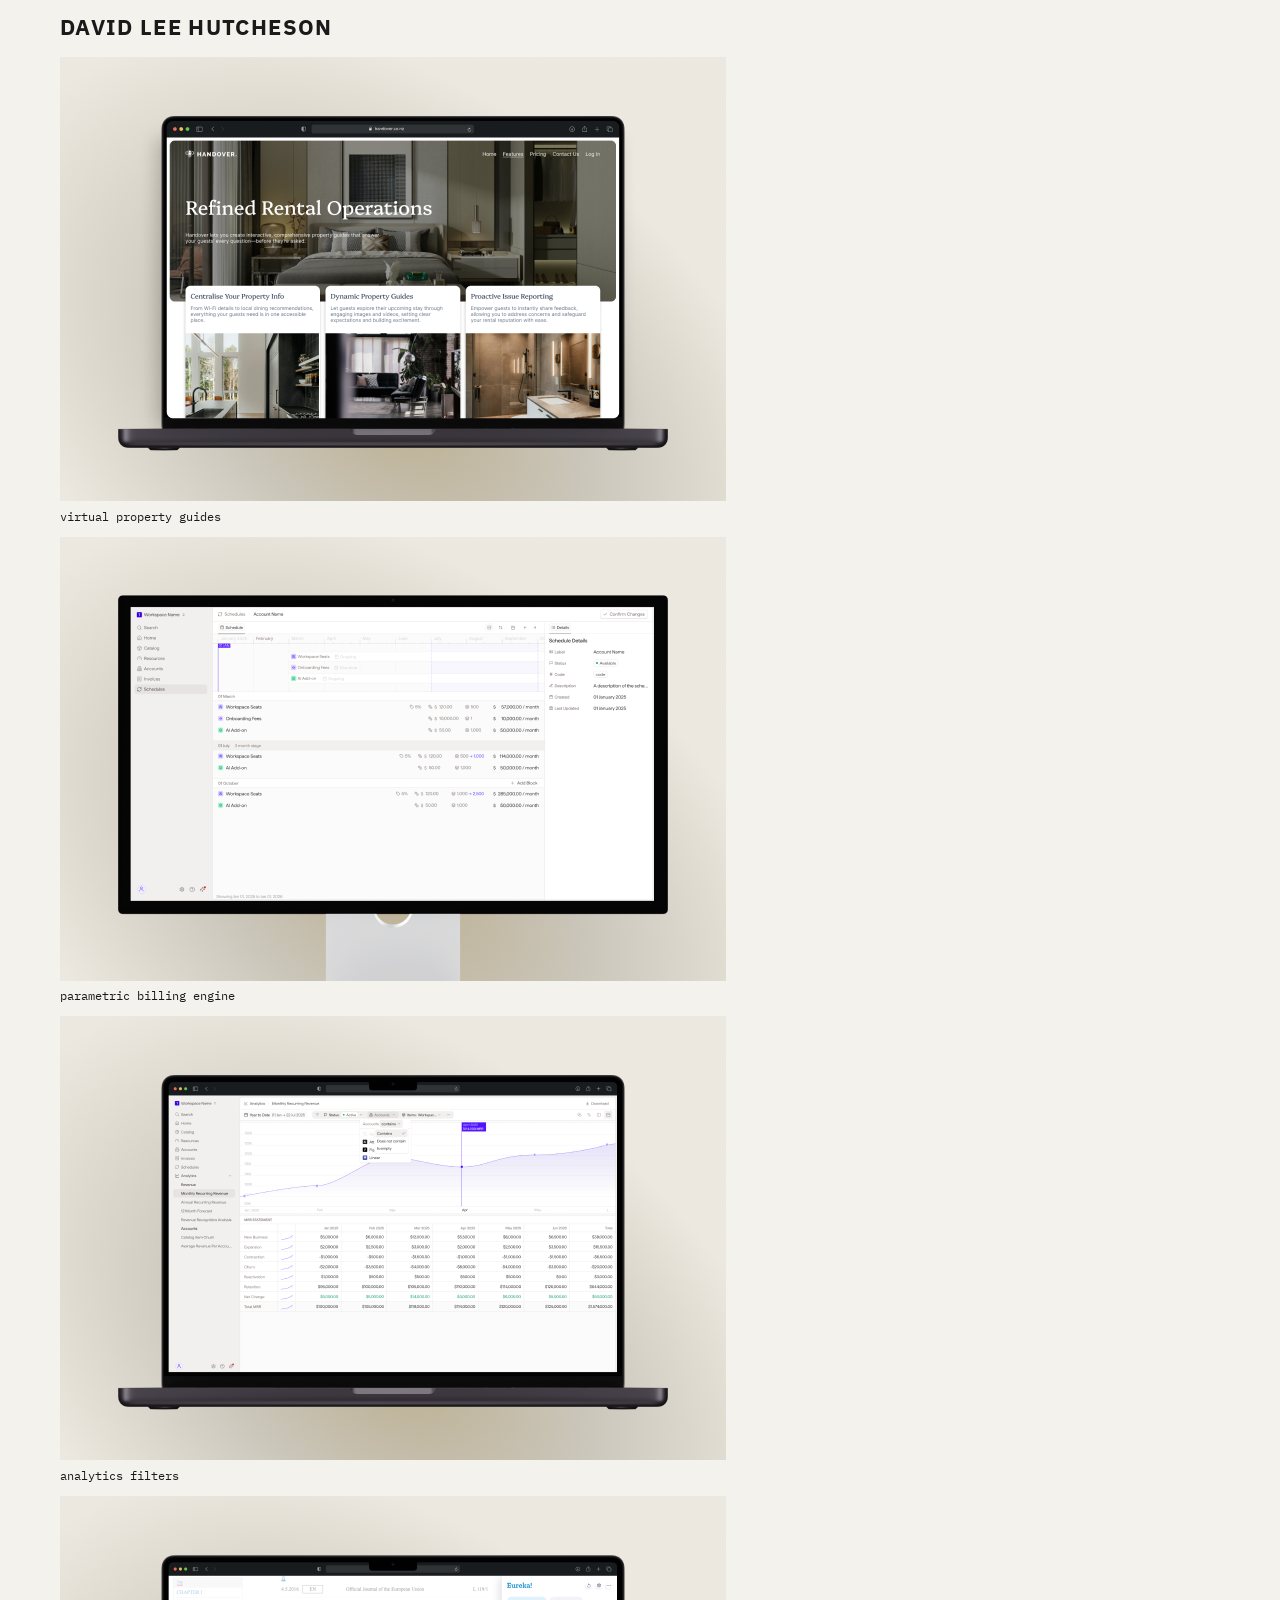
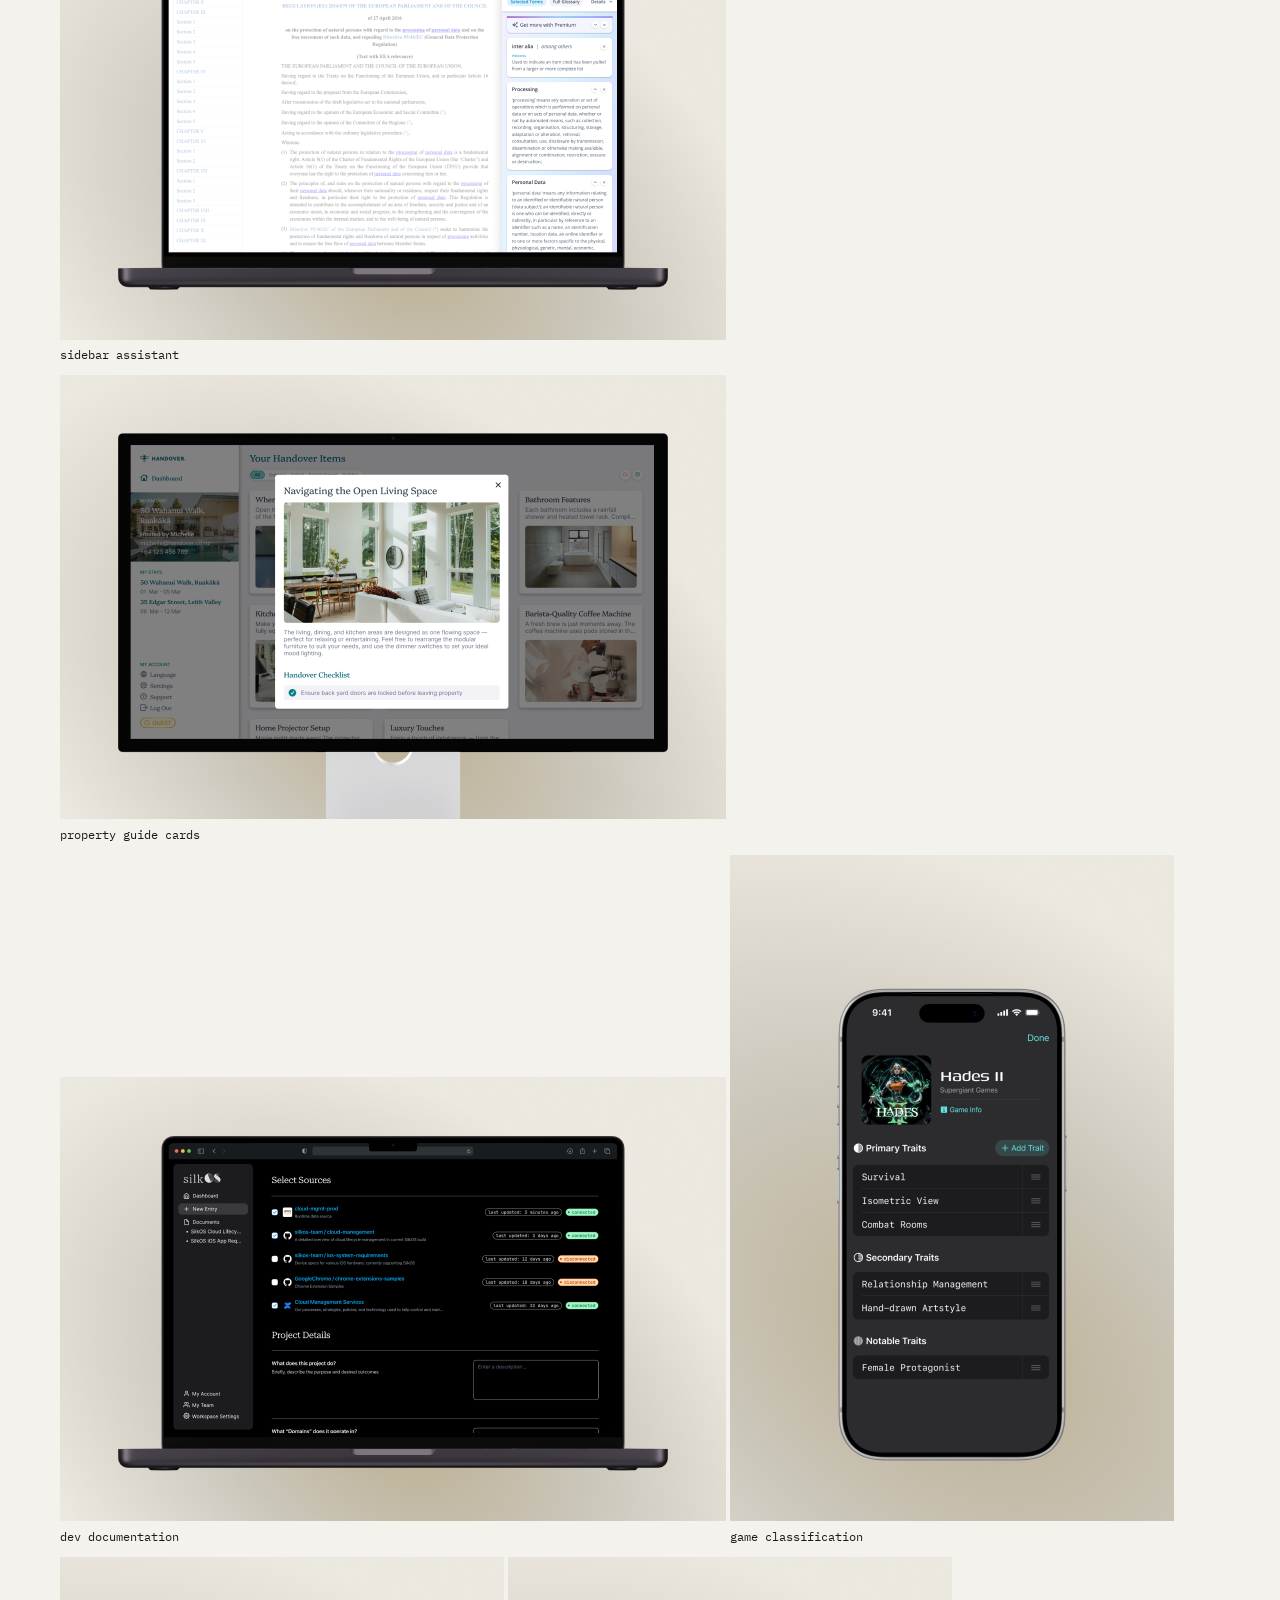
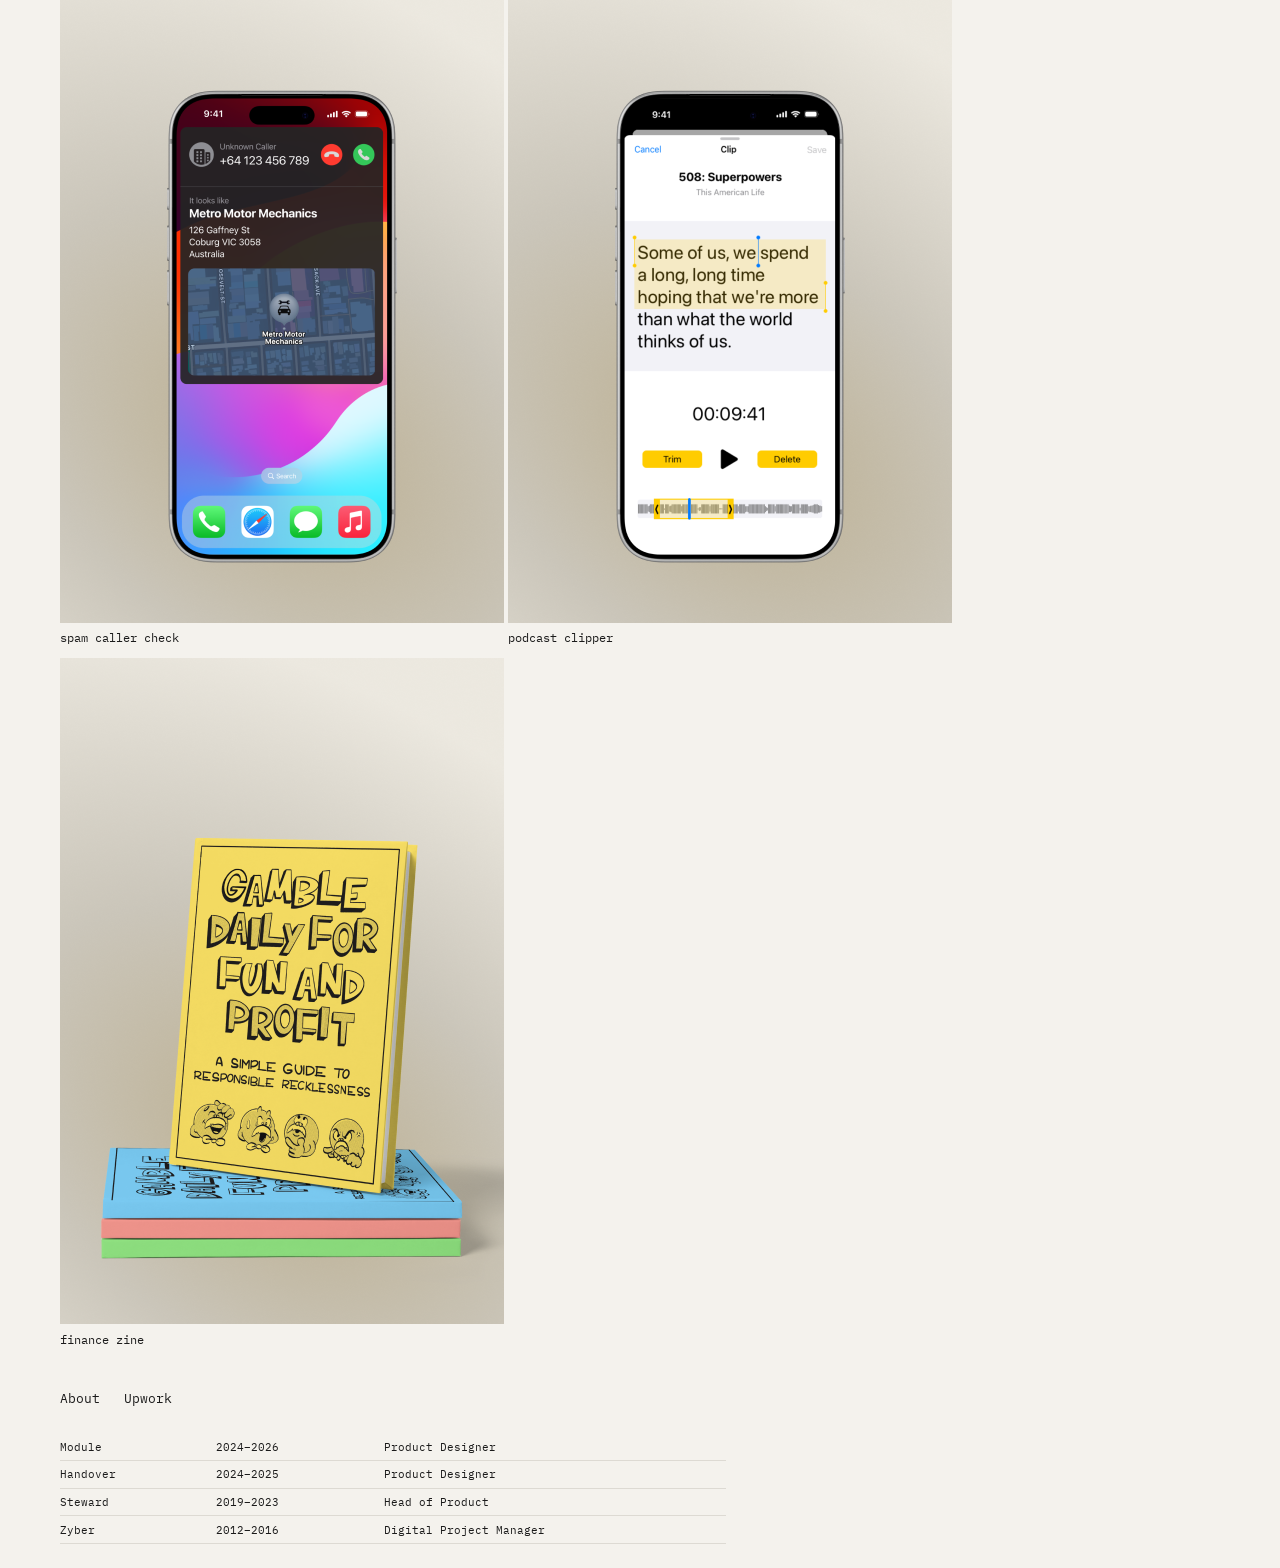
==== index.html @ 44aeea27 "Pre-launch updates" ====
<!DOCTYPE html>
<html lang="en">
<head>
<meta charset="UTF-8">
<meta name="viewport" content="width=device-width, initial-scale=1.0">
<title>David Lee Hutcheson Software Design</title>
<link rel="preconnect" href="https://fonts.googleapis.com">
<link rel="preconnect" href="https://fonts.gstatic.com" crossorigin>
<link href="https://fonts.googleapis.com/css2?family=IBM+Plex+Mono:wght@400&family=IBM+Plex+Sans:wght@400;700&display=swap" rel="stylesheet">
<link rel="stylesheet" href="style.css">
</head>
<body>

<header>
  <div class="site-name"><a href="/">David Lee Hutcheson</a></div>
  <div class="header-caption" id="header-caption"></div>
</header>

<main class="grid">

<!--
  <a href="/index" class="grid-item-link grid-item-link--portrait">
  <div class="grid-item-image">
    <img src="images/mockup-8.webp" alt="iOS Gaming Widget Design" loading="lazy">
    <div class="grid-item-caption">
      <span>iOS GameCenter Widget</span><br>
      <span>Custom homescreen widget, focussed on tracking GameCenter achievements</span>
    </div>
  </div>
  <div class="grid-item-label">
    <span class="label-title">gaming widget</span>
  </div>
 </a>
 -->

  <a href="/traitsystem" class="grid-item-link grid-item-link--landscape">
    <div class="grid-item-image">
      <img src="images/mockup-1.webp" alt="Virtual Property Tours Website Design" loading="lazy">
      <div class="grid-item-caption">
        <span>Handover - Website Design</span><br>
        <span>Virtual guide books for premium rental properties</span>
      </div>
    </div>
    <div class="grid-item-label">
      <span class="label-title">virtual property guides</span>
    </div>
  </a>

  <a href="/module" class="grid-item-link grid-item-link--landscape">
    <div class="grid-item-image">
      <img src="images/mockup-3.webp" alt="Advanced SaaS Billing Engine Design" loading="lazy">
      <div class="grid-item-caption">
        <span>Module - Custom Subscription Builder</span><br>
        <span>Custom billing schedules for B2B SaaS companies</span>
      </div>
    </div>
    <div class="grid-item-label">
      <span class="label-title">parametric billing engine</span>
    </div>
  </a>

  <a href="#" class="grid-item-link grid-item-link--landscape">
    <div class="grid-item-image">
      <img src="images/mockup-10.webp" alt="Novel Filtering for Analytics Chart Design" loading="lazy">
      <div class="grid-item-caption">
        <span>Module - Billing Analytics</span><br>
        <span>Advanced filtering UI for financial reports</span>
      </div>
    </div>
    <div class="grid-item-label">
      <span class="label-title">analytics filters</span>
    </div>
  </a>

  <a href="#" class="grid-item-link grid-item-link--landscape">
    <div class="grid-item-image">
      <img src="images/mockup-4.webp" alt="Chrome Extension Sidebar Design" loading="lazy">
      <div class="grid-item-caption">
        <span>Eureka!</span><br>
        <span>Assistant for navigating dense legal docuemnts</span>
      </div>
    </div>
    <div class="grid-item-label">
      <span class="label-title">sidebar assistant</span>
    </div>
  </a>
  
  <a href="#" class="grid-item-link grid-item-link--landscape">
    <div class="grid-item-image">
      <img src="images/mockup-2.webp" alt="Virtual Property Guide Book Design" loading="lazy">
      <div class="grid-item-caption">
        <span>Handover - Virtual Guide Book</span><br>
        <span>Presenting property guides as an array of interactive cards</span>
      </div>
    </div>
    <div class="grid-item-label">
      <span class="label-title">property guide cards</span>
    </div>
  </a>

  <a href="#" class="grid-item-link grid-item-link--landscape">
    <div class="grid-item-image">
      <img src="images/mockup-11.webp" alt="Knowledge Management Platform Design" loading="lazy">
      <div class="grid-item-caption">
        <span>SilkOS</span><br>
        <span>Delevoper-focussed knowledge management platform</span>
      </div>
    </div>
    <div class="grid-item-label">
      <span class="label-title">dev documentation</span>
    </div>
  </a>
  
   <a href="/traitsystem" class="grid-item-link grid-item-link--portrait">
    <div class="grid-item-image">
      <img src="images/mockup-5.webp" alt="Videogame Library App Design" loading="lazy">
       <div class="grid-item-caption">
        <span>TraitSystem</span><br>
        <span>A novel classification device for filter videogame libraries</span>
      </div>
    </div>
    <div class="grid-item-label">
      <span class="label-title">game classification</span>
    </div>
  </a>

  <a href="/eureka" class="grid-item-link grid-item-link--portrait">
    <div class="grid-item-image">
      <img src="images/mockup-7.webp" alt="iOS Spam Caller Filter Design" loading="lazy">
       <div class="grid-item-caption">
        <span>iOS Spam Caller Filter</span><br>
        <span>Cross-reference incoming calls with business directories to help verify potential spam</span>
      </div>
    </div>
    <div class="grid-item-label">
      <span class="label-title">spam caller check</span>
    </div>
  </a>

  <a href="/silkos" class="grid-item-link grid-item-link--portrait">
    <div class="grid-item-image">
      <img src="images/mockup-6.webp" alt="iOS Podcast Clip & Share Design" loading="lazy">
       <div class="grid-item-caption">
        <span>iOS Podcast Clipper</span><br>
        <span>Clip and share podcast segments in real-time</span>
      </div>
    </div>
    <div class="grid-item-label">
      <span class="label-title">podcast clipper</span>
    </div>
  </a>
  
  <a href="/silkos" class="grid-item-link grid-item-link--portrait">
    <div class="grid-item-image">
      <img src="images/mockup-9.webp" alt="Gamble Daily for Fun and Profit Zine" loading="lazy">
       <div class="grid-item-caption">
        <span>Gamble Daily for Fun and Profit</span><br>
        <span>A siimple guide to responsible recklessness</span>
      </div>
    </div>
    <div class="grid-item-label">
      <span class="label-title">finance zine</span>
    </div>
  </a>

</main>

<footer>
 <nav>
    <a href="/about">About</a>
    <a href="https://www.upwork.com/freelancers/~01f4d04436b46de41f?mp_source=share">Upwork</a>
  </nav>

<table class="footer-table">
    <tbody>
      <tr>
        <td><a href="/module">Module</a></td>
        <td>2024–2026</td>
        <td>Product Designer</td>
      </tr>
      <tr>
        <td><a href="/handover">Handover</a></td>
        <td>2024–2025</td>
        <td>Product Designer</td>
      </tr>
      <tr>
        <td><a href="https://gosteward.com">Steward</a></td>
        <td>2019–2023</td>
        <td>Head of Product</td>
      </tr>
      <tr>
        <td><a href="https://zyber.co.nz">Zyber</a></td>
        <td>2012–2016</td>
        <td>Digital Project Manager</td>
      </tr>
    </tbody>
  </table>
</footer>

<script>
  const caption = document.getElementById('header-caption');
  document.querySelectorAll('.grid-item-link').forEach(item => {
    const text = item.querySelector('.grid-item-caption');
    item.addEventListener('mouseenter', () => {
      caption.innerHTML = text ? text.innerHTML : '';
    });
    item.addEventListener('mouseleave', () => {
      caption.innerHTML = '';
    });
  });
</script>

</body>
</html>
---- style.css ----
/* ── RESET ── */
*, *::before, *::after { box-sizing: border-box; margin: 0; padding: 0; }

/* ── VARIABLES ── */
:root {
  --black: #1a1a1a;
  --white: #f4f2ed;
  --grey: #6b6b6b;
  --mono: "IBM Plex Mono", monospace;
  --sans: "IBM Plex Sans", system-ui, sans-serif;

  --item-short: 444px;
  --item-long:  666px;
  --gap: 4px;
}

/* ── BASE ── */
body {
  font-family: var(--sans);
  font-size: 14px;
  color: var(--black);
  background: var(--white);
  margin: 0;
  padding: 0 60px;
}

a { color: var(--black); text-decoration: none; }
a:hover { background: var(--black); color: var(--white); }

/* ── HEADER ── */
header { 
  padding: 0.75rem 0;
  position: sticky;
  top: 0;
  background: var(--white);
  z-index:10;
}

.grid-item-caption { display: none; }

.header-caption {
  font-family: var(--mono);
  font-size: 0.65rem;
  line-height: 1.5;
  text-align: right;
  color: var(--black);
  white-space: nowrap;
  position: absolute;
  top: 0.75rem;
  right: 0px;
}

.site-name {
  font-size: 1.4rem;
  font-weight: bold;
  letter-spacing: 0.06em;
  text-transform: uppercase;
}
.site-name a { color: inherit; text-decoration: none; }
.site-name a:hover { background: none; color: var(--grey); }

/* ── FOOTER ── */
footer {
  padding: 0.5rem 0;
  font-size: 0.75rem;
  color: var(--grey);
  display: flex;
  flex-direction: column;
  gap: 0.4rem;
  margin-top: 2px;
}

.footer-table {
  width: 100%;
  max-width: 666px;
  border-collapse: collapse;
  font-family: var(--mono);
  font-size: 0.68rem;
  color: var(--black);
  margin-bottom: 1rem;
}

.footer-table th {
  text-align: left;
  font-weight: 400;
  text-transform: uppercase;
  letter-spacing: 0.06em;
  color: var(--grey);
  padding: 0.25rem 2rem 0.25rem 0;
  border-bottom: 1px solid var(--black);
}

.footer-table td {
  padding: 0.4rem 2rem 0.4rem 0;
  border-bottom: 1px solid #dddad3;
}

footer nav {
  display: flex;
  gap: 1.5rem;
  font-family: var(--mono);
  font-size: 0.8rem;
  padding: 20px 0 20px 0;
}
footer nav a { color: var(--black); }
footer nav a:hover { background: var(--black); color: var(--white); }

.footer-bottom {
  display: flex;
  align-items: center;
  gap: 16px;
}

/* ── HOME: GRID ── */
.grid {
  display: flex;
  flex-wrap: wrap;
  gap: var(--gap);
  align-items: flex-end;
  padding: var(--gap) 0;
}

.grid-item-link {
  display: flex;
  flex-direction: column;
  text-decoration: none;
  color: inherit;
  flex: 0 0 auto;
}
.grid-item-link:hover { background: none; color: inherit; }
.grid-item-link:hover .label-title {
  background: var(--black);
  color: var(--white);
}

/* Portrait — narrow & tall */
.grid-item-link--portrait { width: var(--item-short); }
.grid-item-link--portrait .grid-item-image {
  width: var(--item-short);
  height: var(--item-long);
}

/* Landscape — wide & short */
.grid-item-link--landscape { width: var(--item-long); }
.grid-item-link--landscape .grid-item-image {
  width: var(--item-long);
  height: var(--item-short);
}

/* Image container */
.grid-item-image {
  overflow: hidden;
  background: var(--white);
  flex-shrink: 0;
  position: relative;
}
.grid-item-image img {
  width: 100%;
  height: 100%;
  object-fit: contain;
  display: block;
}

/* Label */
.grid-item-label {
  padding: 0.35rem 0 0.5rem;
  font-family: var(--mono);
}
.label-title { font-size: 0.72rem; }
.label-industry { display: none; }

/* ── PROJECT PAGE ── */
.page-project {
  display: flex;
  flex-direction: column;
  min-height: 100vh;
}
.page-project header {
  display: flex;
  justify-content: space-between;
  align-items: baseline;
}
.back-link {
  font-family: var(--mono);
  font-size: 0.72rem;
  color: var(--grey);
}
.back-link:hover { background: var(--black); color: var(--white); }

.project-layout {
  display: grid;
  grid-template-columns: 200px 1fr 160px;
  flex: 1;
}

/* Left column */
.col-left {
  padding: 1.5rem 1.25rem 1.5rem 0;
  display: flex;
  flex-direction: column;
  gap: 1.5rem;
}
.project-title {
  font-size: 1.1rem;
  font-weight: bold;
  text-transform: uppercase;
  letter-spacing: 0.06em;
  line-height: 1.2;
}
.meta-block { display: flex; flex-direction: column; gap: 0.75rem; }
.meta-label {
  font-family: var(--mono);
  font-size: 0.65rem;
  text-transform: uppercase;
  letter-spacing: 0.06em;
  color: var(--grey);
  display: block;
  margin-bottom: 0.1rem;
}
.meta-value { font-size: 0.82rem; }
.project-desc { font-size: 0.85rem; line-height: 1.7; }

ul {
    list-style-type: none;
}

/* Centre column */
.col-centre {
  display: flex;
  align-items: center;
  justify-content: center;
  padding: 1.5rem;
  background: var(--white);
  min-height: 80vh;
}
.col-centre img {
  max-width: 100%;
  max-height: 80vh;
  object-fit: contain;
  display: block;
}

/* Right column */
.col-right { padding: 1.5rem 1rem; }
.selector-label {
  font-family: var(--mono);
  font-size: 0.65rem;
  text-transform: uppercase;
  letter-spacing: 0.06em;
  color: var(--grey);
  margin-bottom: 0.75rem;
  display: block;
}
.image-selector { list-style: none; }
.image-selector li { list-style: none; }
.image-selector button {
  background: none;
  border: none;
  cursor: pointer;
  font-family: var(--mono);
  font-size: 0.72rem;
  color: var(--black);
  padding: 0.5rem 0;
  text-align: left;
  width: 100%;
  line-height: 1.4;
}
.image-selector button:hover,
.image-selector button.active {
  background: var(--black);
  color: var(--white);
  padding-left: 0.25rem;
}

/* ── ABOUT PAGE ── */
.about {
  padding: 2rem 0;
  display: flex;
  flex-direction: column;
  gap: 1.5rem;
}

.about-image {
  width: 111px;
  height: 111px;
  overflow: hidden;
  background: #dddad3;
}

.about-image img {
  width: 100%;
  height: 100%;
  object-fit: cover;
  display: block;
}

.about-bio {
  font-size: 0.9rem;
  line-height: 1.75;
  max-width: 666px;
}

/* ── MOBILE ── */
@media (max-width: 768px) {
  body { padding: 0 20px; }

  :root {
    --item-short: 140px;
    --item-long:  210px;
  }

  .project-layout { grid-template-columns: 1fr; }
  .col-left {
    padding: 1.5rem 0;
    border-bottom: 1px solid var(--black);
  }
  .col-centre { min-height: 60vw; }
  .col-right { border-top: 1px solid var(--black); }
}
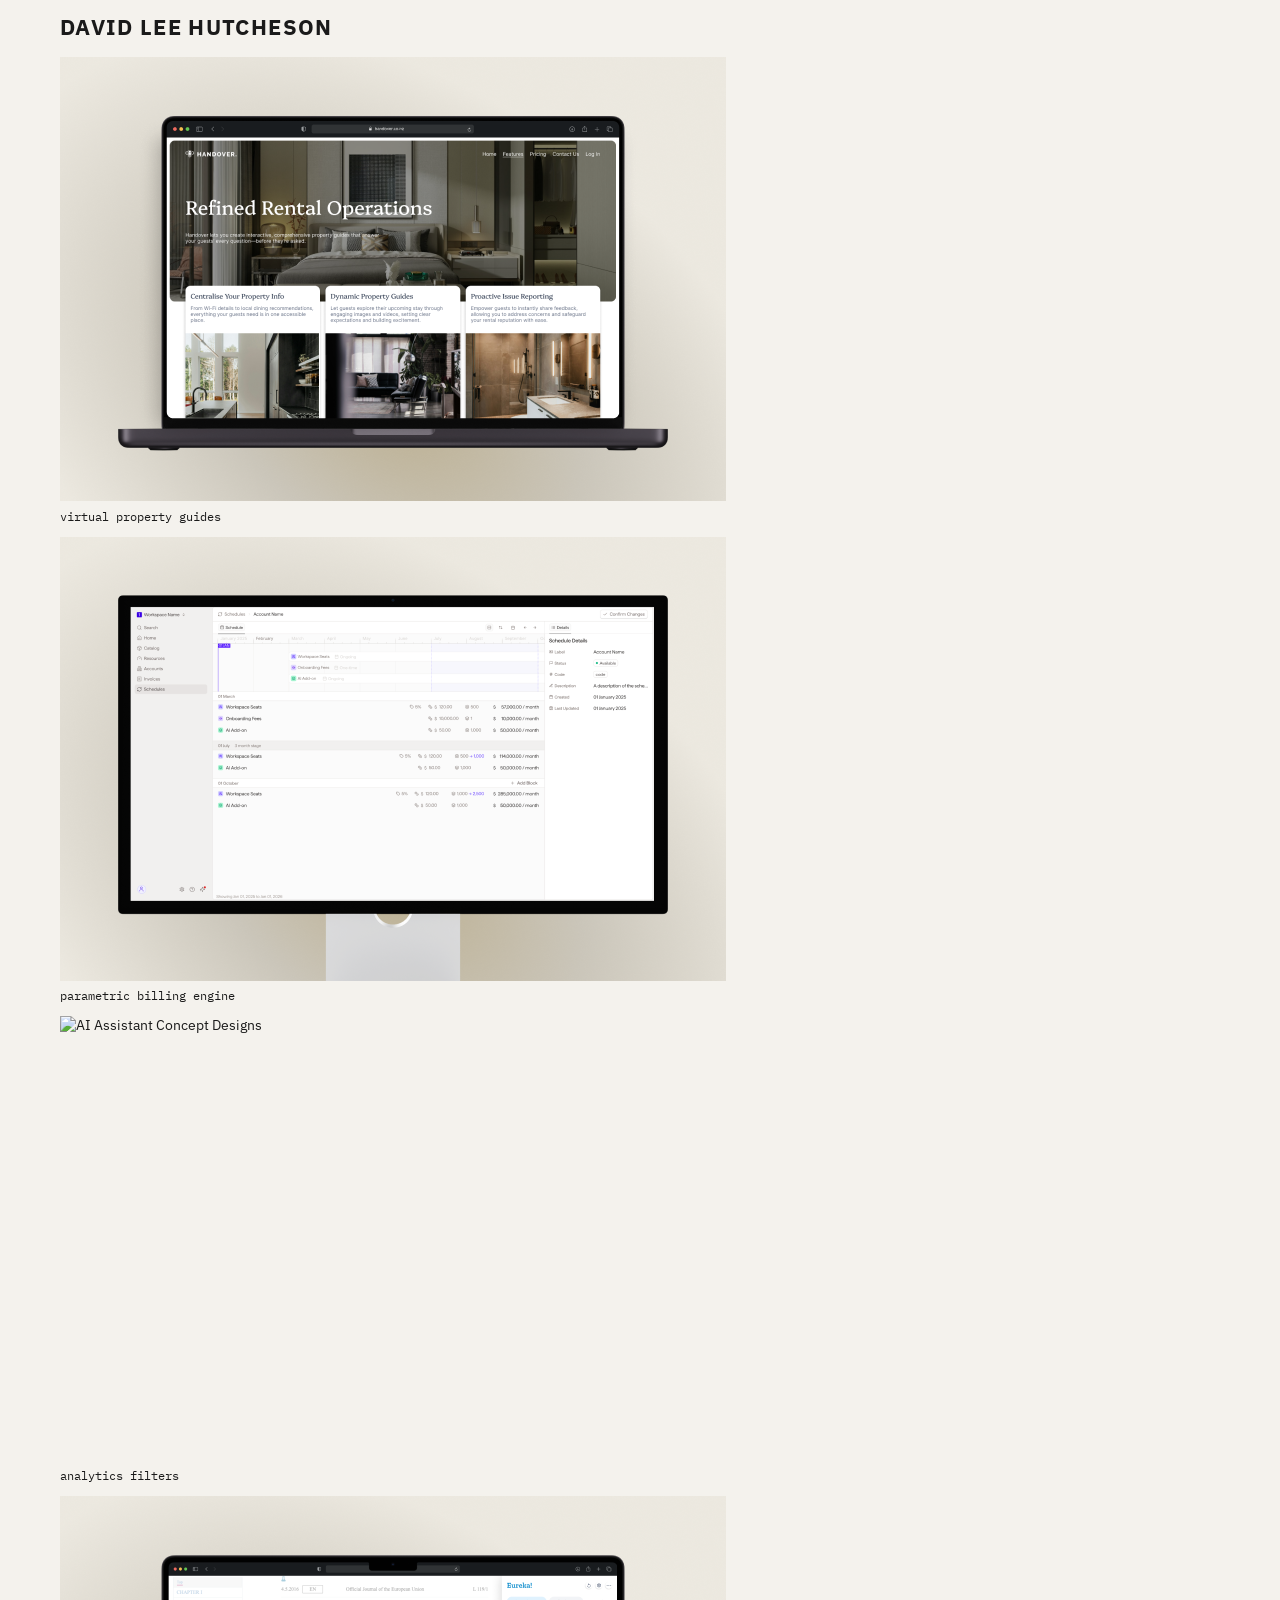
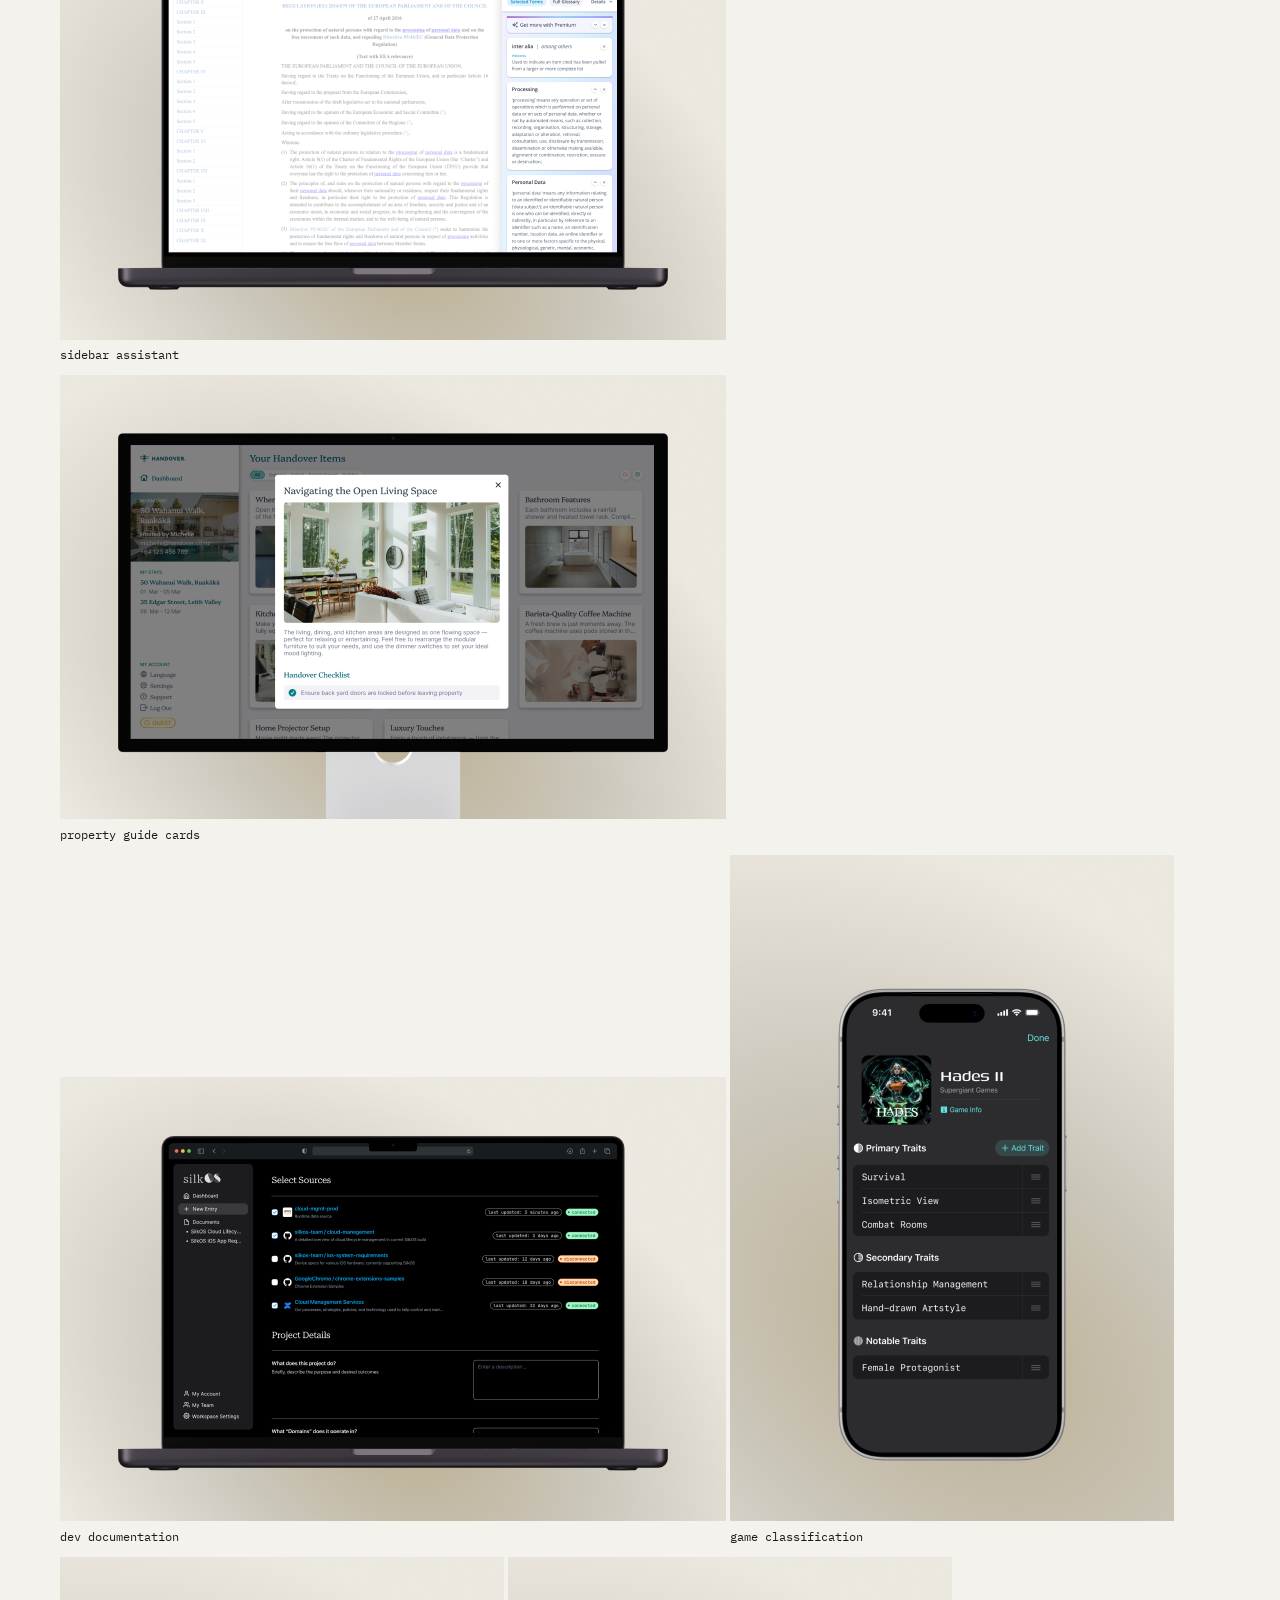
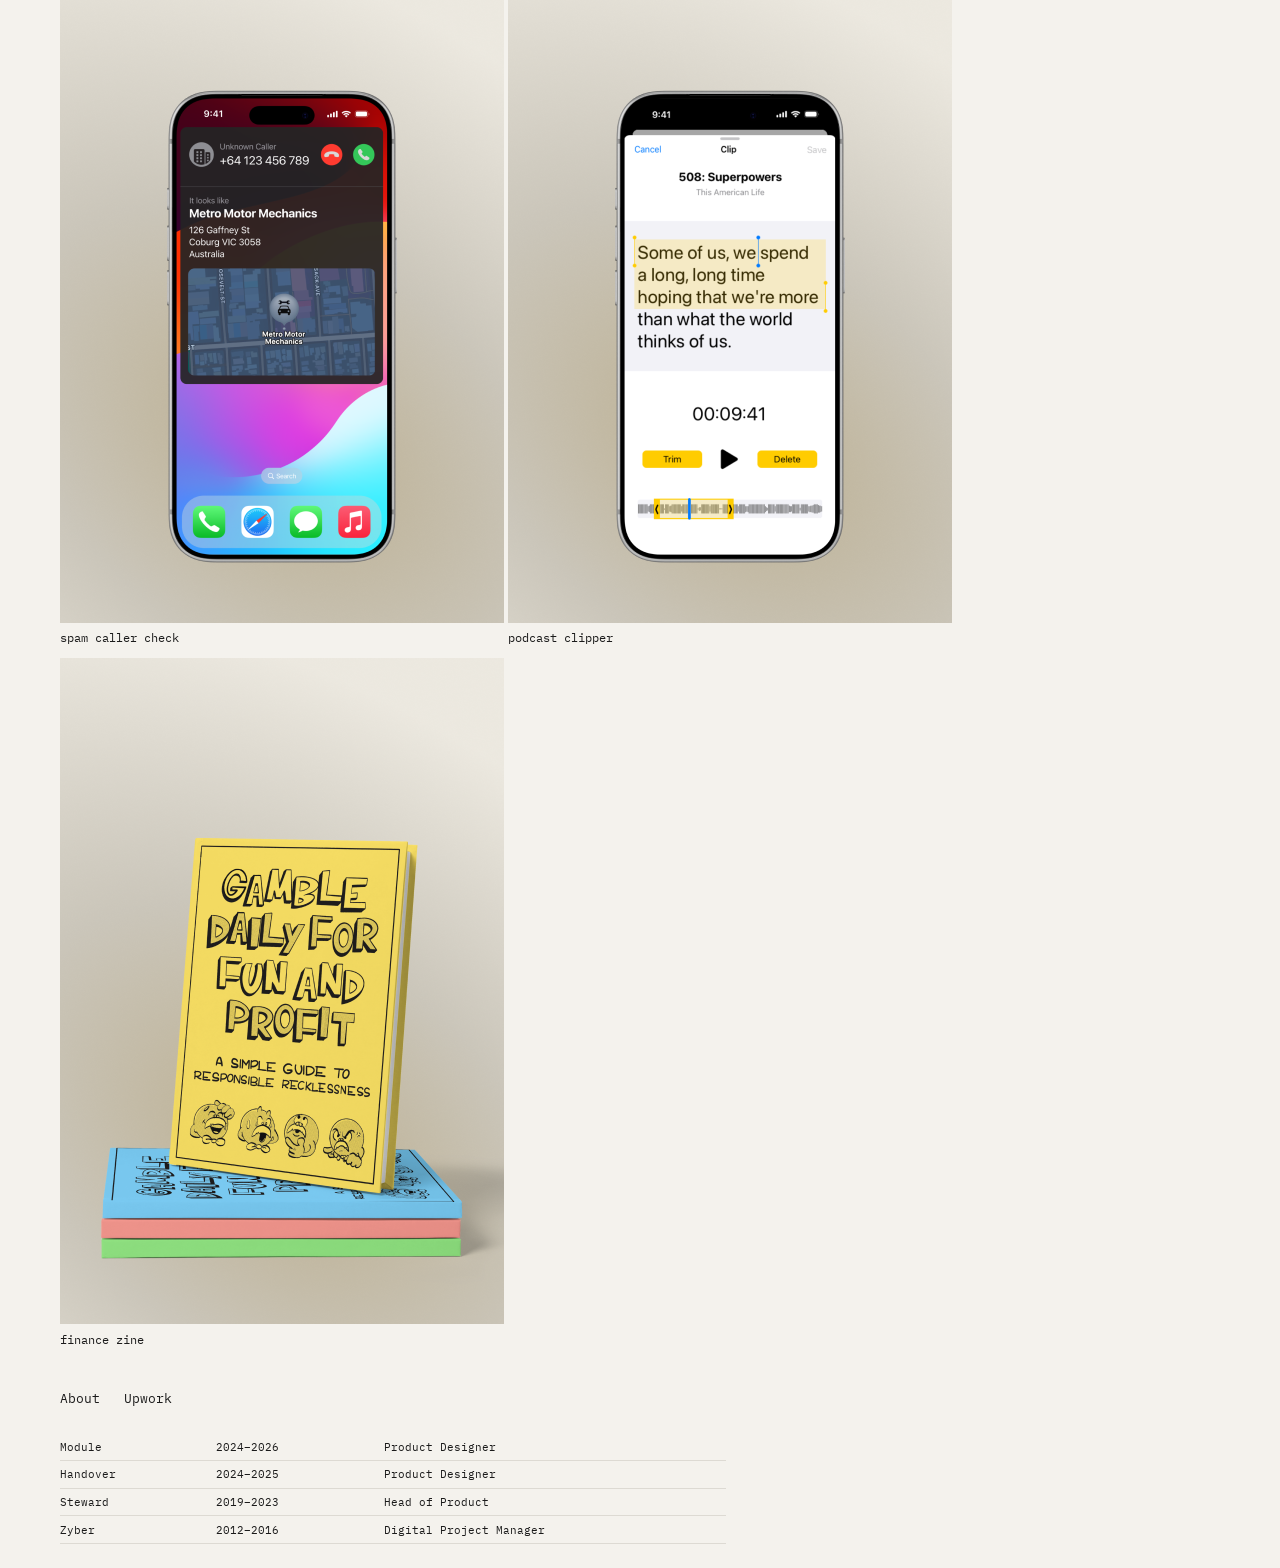
==== commit a264b0ec: "adding Sunwaee project to catalog" ====
--- a/index.html
+++ b/index.html
@@ -33,7 +33,7 @@
  </a>
  -->
 
-  <a href="/traitsystem" class="grid-item-link grid-item-link--landscape">
+  <a href="/handover.html" class="grid-item-link grid-item-link--landscape">
     <div class="grid-item-image">
       <img src="images/mockup-1.webp" alt="Virtual Property Tours Website Design" loading="lazy">
       <div class="grid-item-caption">
@@ -46,7 +46,7 @@
     </div>
   </a>
 
-  <a href="/module" class="grid-item-link grid-item-link--landscape">
+  <a href="/module.html" class="grid-item-link grid-item-link--landscape">
     <div class="grid-item-image">
       <img src="images/mockup-3.webp" alt="Advanced SaaS Billing Engine Design" loading="lazy">
       <div class="grid-item-caption">
@@ -59,12 +59,12 @@
     </div>
   </a>
 
-  <a href="#" class="grid-item-link grid-item-link--landscape">
-    <div class="grid-item-image">
-      <img src="images/mockup-10.webp" alt="Novel Filtering for Analytics Chart Design" loading="lazy">
-      <div class="grid-item-caption">
-        <span>Module - Billing Analytics</span><br>
-        <span>Advanced filtering UI for financial reports</span>
+  <a href="/sunwaee.html" class="grid-item-link grid-item-link--landscape">
+    <div class="grid-item-image">
+      <img src="images/mockup-12.webp" alt="AI Assistant Concept Designs" loading="lazy">
+      <div class="grid-item-caption">
+        <span>Sunwaee</span><br>
+        <span>Concept designs for AI Assistant app</span>
       </div>
     </div>
     <div class="grid-item-label">
@@ -72,7 +72,7 @@
     </div>
   </a>
 
-  <a href="#" class="grid-item-link grid-item-link--landscape">
+  <a href="/eureka.html" class="grid-item-link grid-item-link--landscape">
     <div class="grid-item-image">
       <img src="images/mockup-4.webp" alt="Chrome Extension Sidebar Design" loading="lazy">
       <div class="grid-item-caption">
@@ -85,7 +85,7 @@
     </div>
   </a>
   
-  <a href="#" class="grid-item-link grid-item-link--landscape">
+  <a href="/handover.html" class="grid-item-link grid-item-link--landscape">
     <div class="grid-item-image">
       <img src="images/mockup-2.webp" alt="Virtual Property Guide Book Design" loading="lazy">
       <div class="grid-item-caption">
@@ -111,7 +111,7 @@
     </div>
   </a>
   
-   <a href="/traitsystem" class="grid-item-link grid-item-link--portrait">
+   <a href="/traitsystem.html" class="grid-item-link grid-item-link--portrait">
     <div class="grid-item-image">
       <img src="images/mockup-5.webp" alt="Videogame Library App Design" loading="lazy">
        <div class="grid-item-caption">
@@ -124,7 +124,7 @@
     </div>
   </a>
 
-  <a href="/eureka" class="grid-item-link grid-item-link--portrait">
+  <a href="#" class="grid-item-link grid-item-link--portrait">
     <div class="grid-item-image">
       <img src="images/mockup-7.webp" alt="iOS Spam Caller Filter Design" loading="lazy">
        <div class="grid-item-caption">
@@ -137,7 +137,7 @@
     </div>
   </a>
 
-  <a href="/silkos" class="grid-item-link grid-item-link--portrait">
+  <a href="#" class="grid-item-link grid-item-link--portrait">
     <div class="grid-item-image">
       <img src="images/mockup-6.webp" alt="iOS Podcast Clip & Share Design" loading="lazy">
        <div class="grid-item-caption">
@@ -150,7 +150,7 @@
     </div>
   </a>
   
-  <a href="/silkos" class="grid-item-link grid-item-link--portrait">
+  <a href="/gamble-daily.html" class="grid-item-link grid-item-link--portrait">
     <div class="grid-item-image">
       <img src="images/mockup-9.webp" alt="Gamble Daily for Fun and Profit Zine" loading="lazy">
        <div class="grid-item-caption">
@@ -167,19 +167,19 @@
 
 <footer>
  <nav>
-    <a href="/about">About</a>
+    <a href="/about.html">About</a>
     <a href="https://www.upwork.com/freelancers/~01f4d04436b46de41f?mp_source=share">Upwork</a>
   </nav>
 
 <table class="footer-table">
     <tbody>
       <tr>
-        <td><a href="/module">Module</a></td>
+        <td><a href="/module.html">Module</a></td>
         <td>2024–2026</td>
         <td>Product Designer</td>
       </tr>
       <tr>
-        <td><a href="/handover">Handover</a></td>
+        <td><a href="/handover.html">Handover</a></td>
         <td>2024–2025</td>
         <td>Product Designer</td>
       </tr>
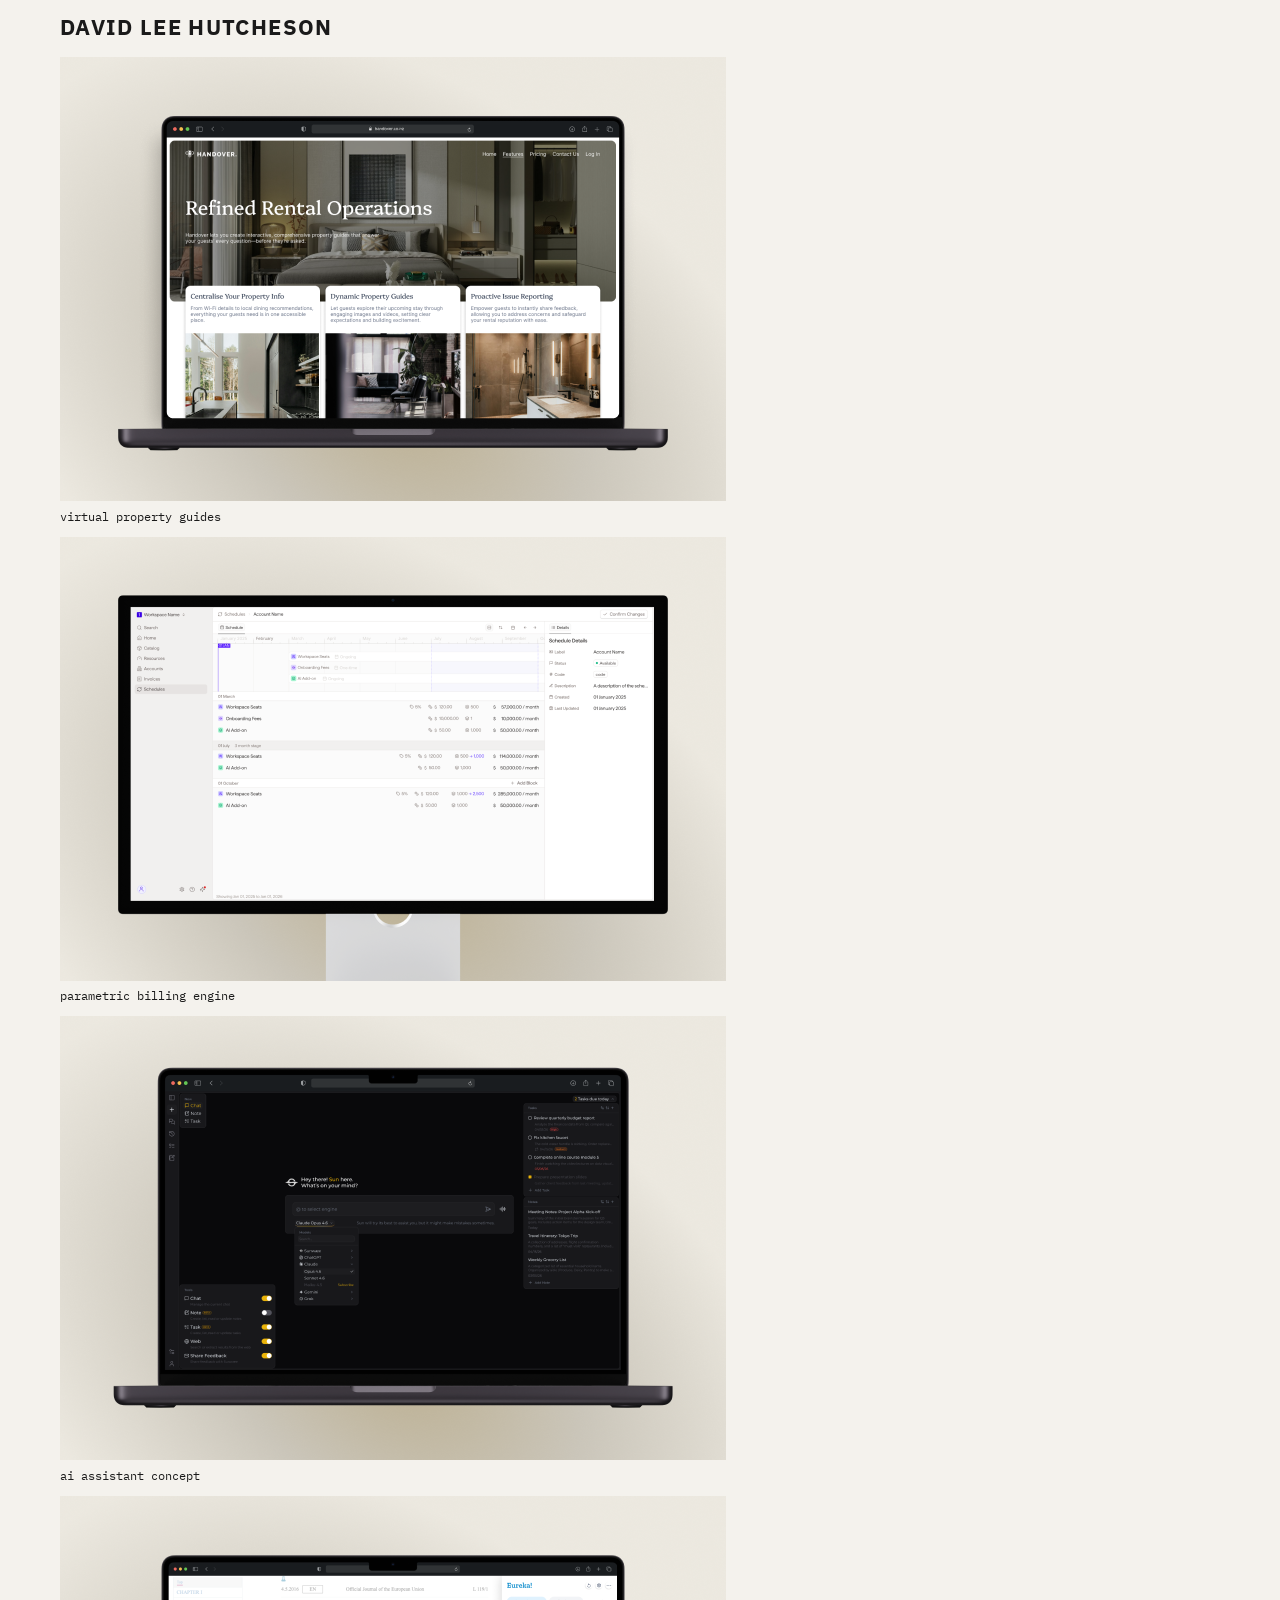
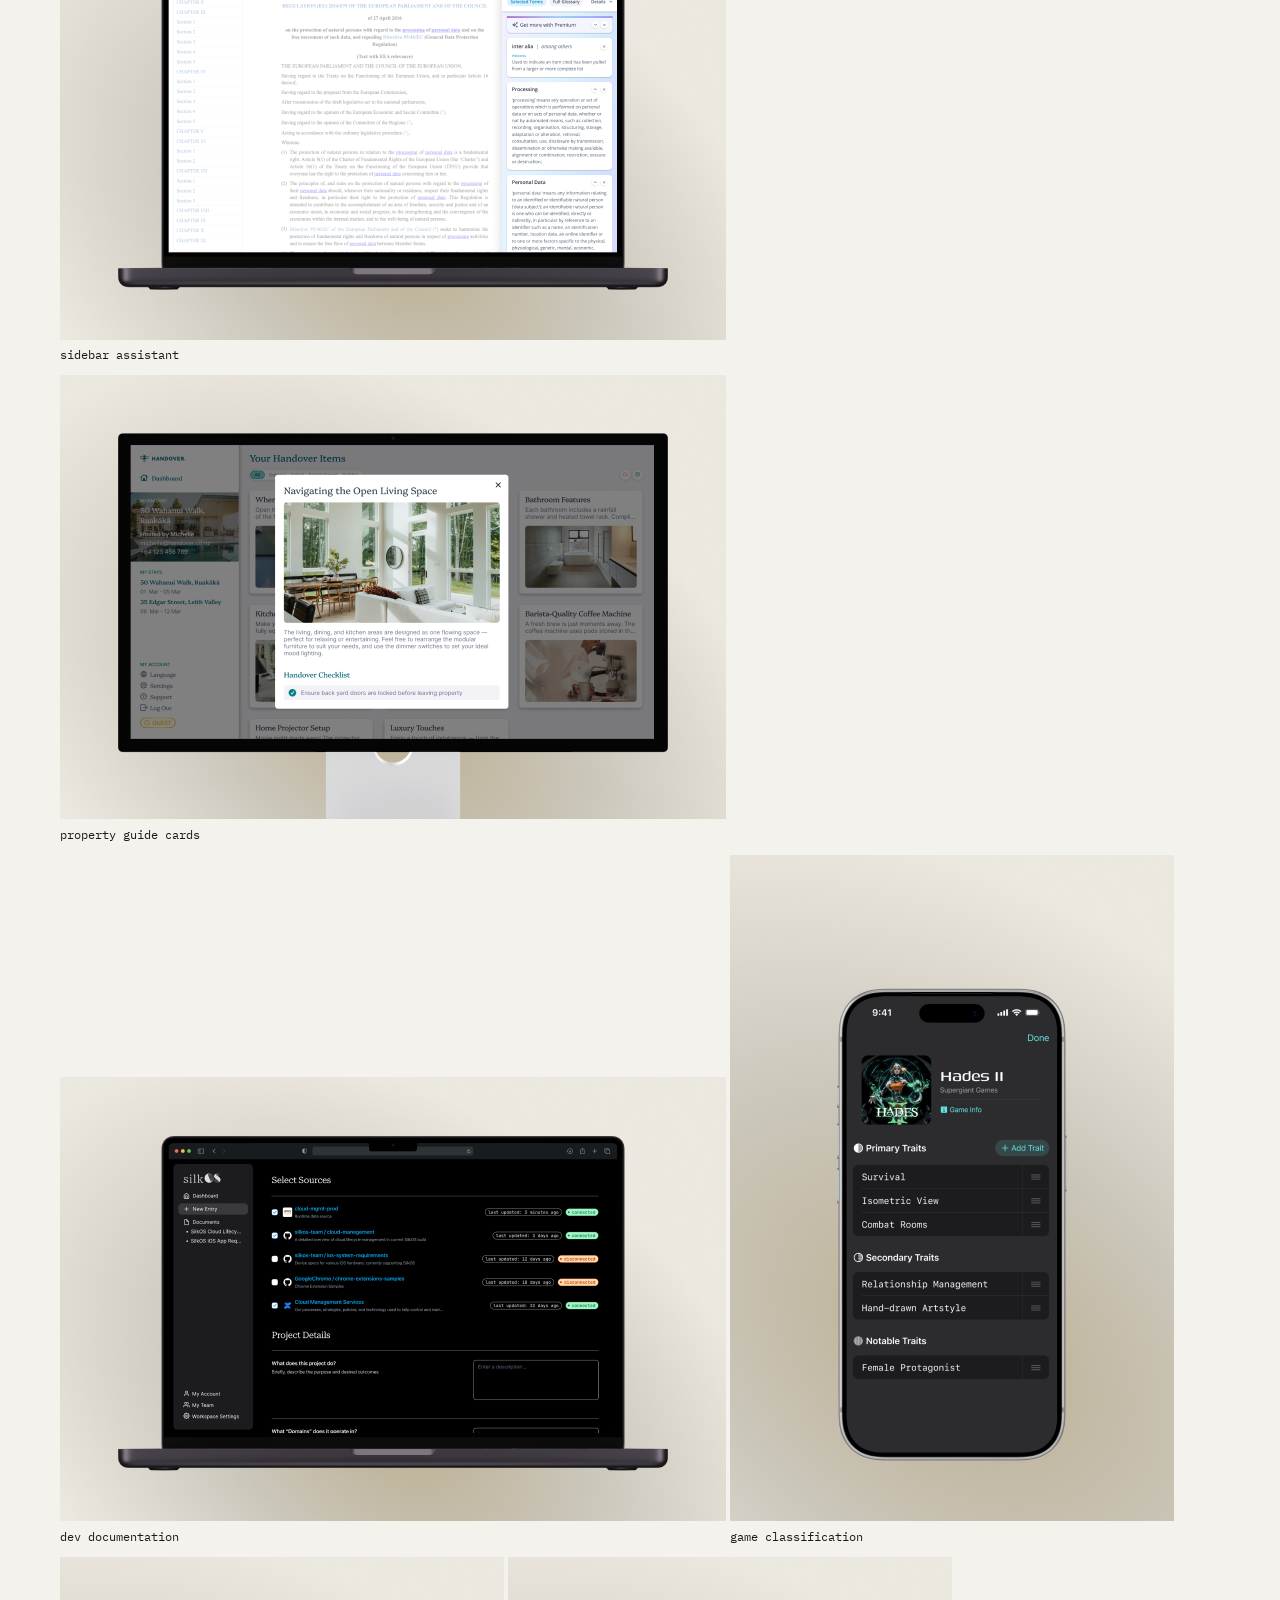
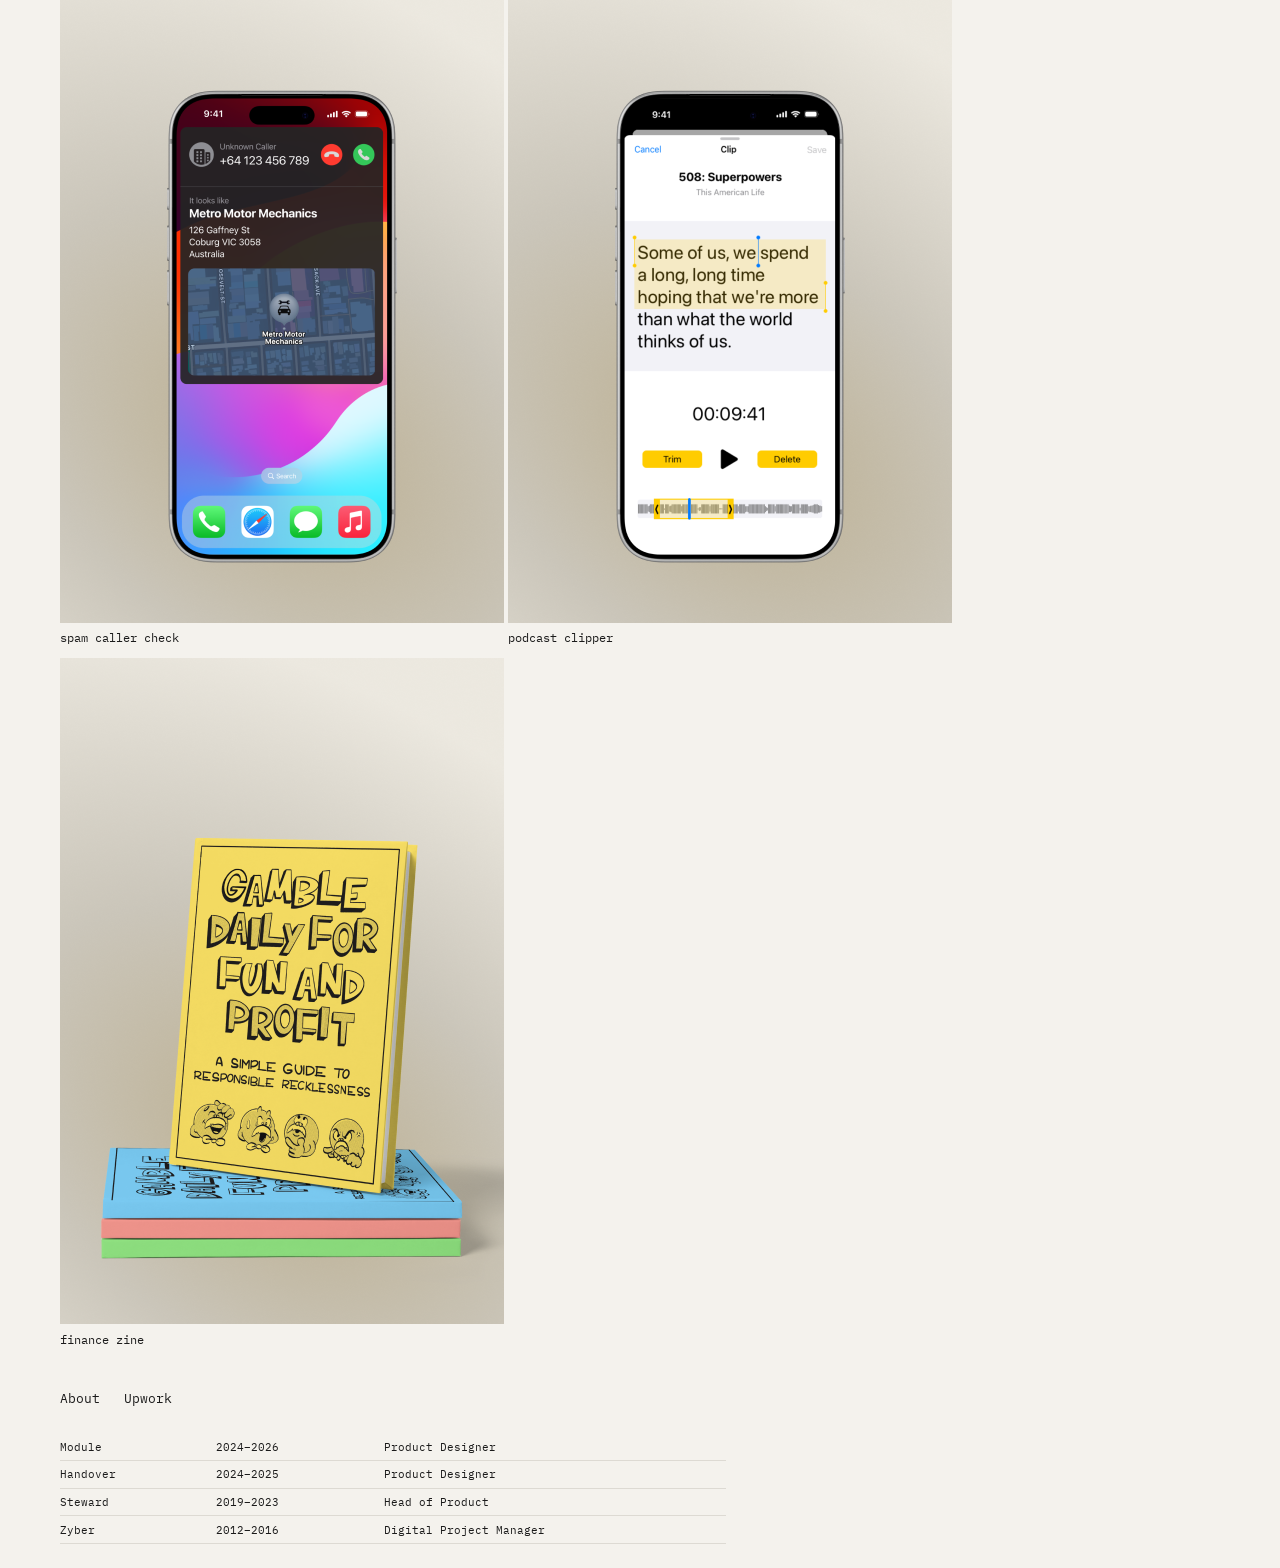
==== commit 8f4d9e7f: "Change label title from 'analytics filters' to 'ai assistant concept'" ====
--- a/index.html
+++ b/index.html
@@ -68,7 +68,7 @@
       </div>
     </div>
     <div class="grid-item-label">
-      <span class="label-title">analytics filters</span>
+      <span class="label-title">ai assistant concept</span>
     </div>
   </a>
 
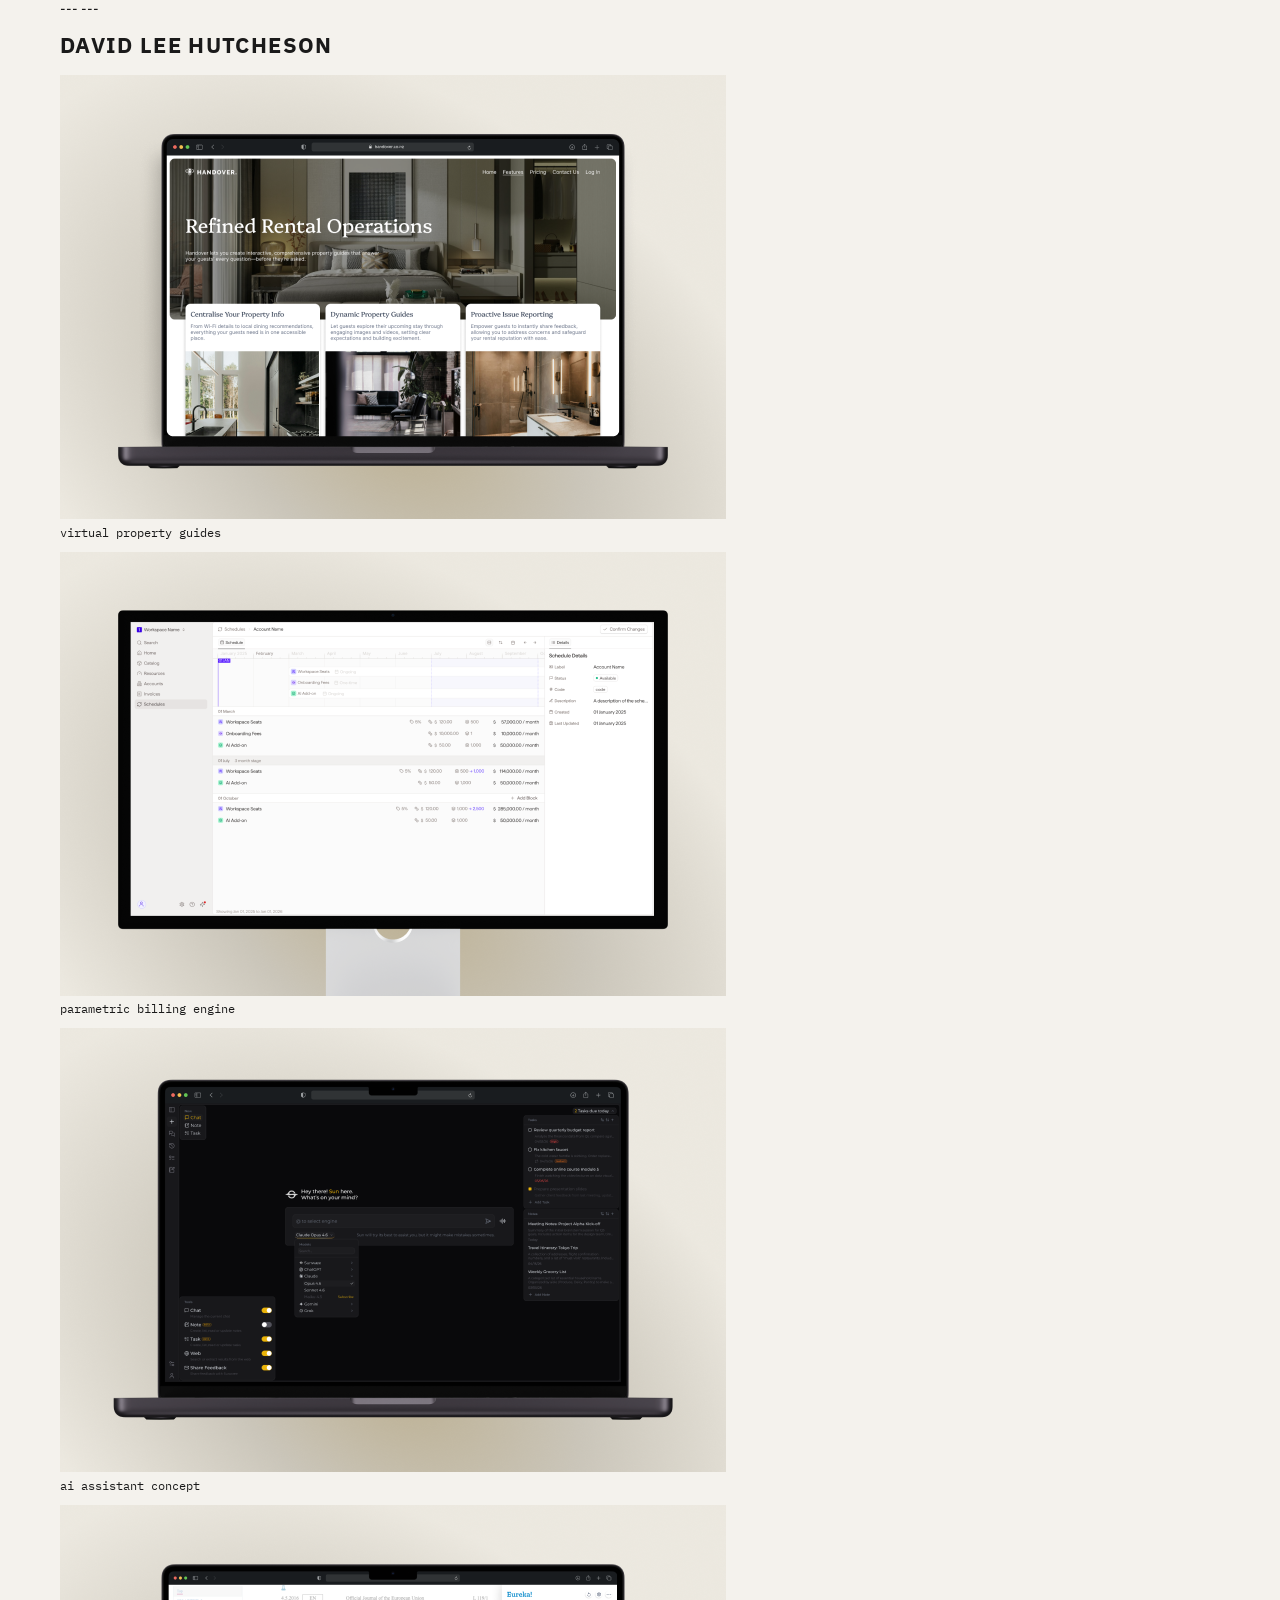
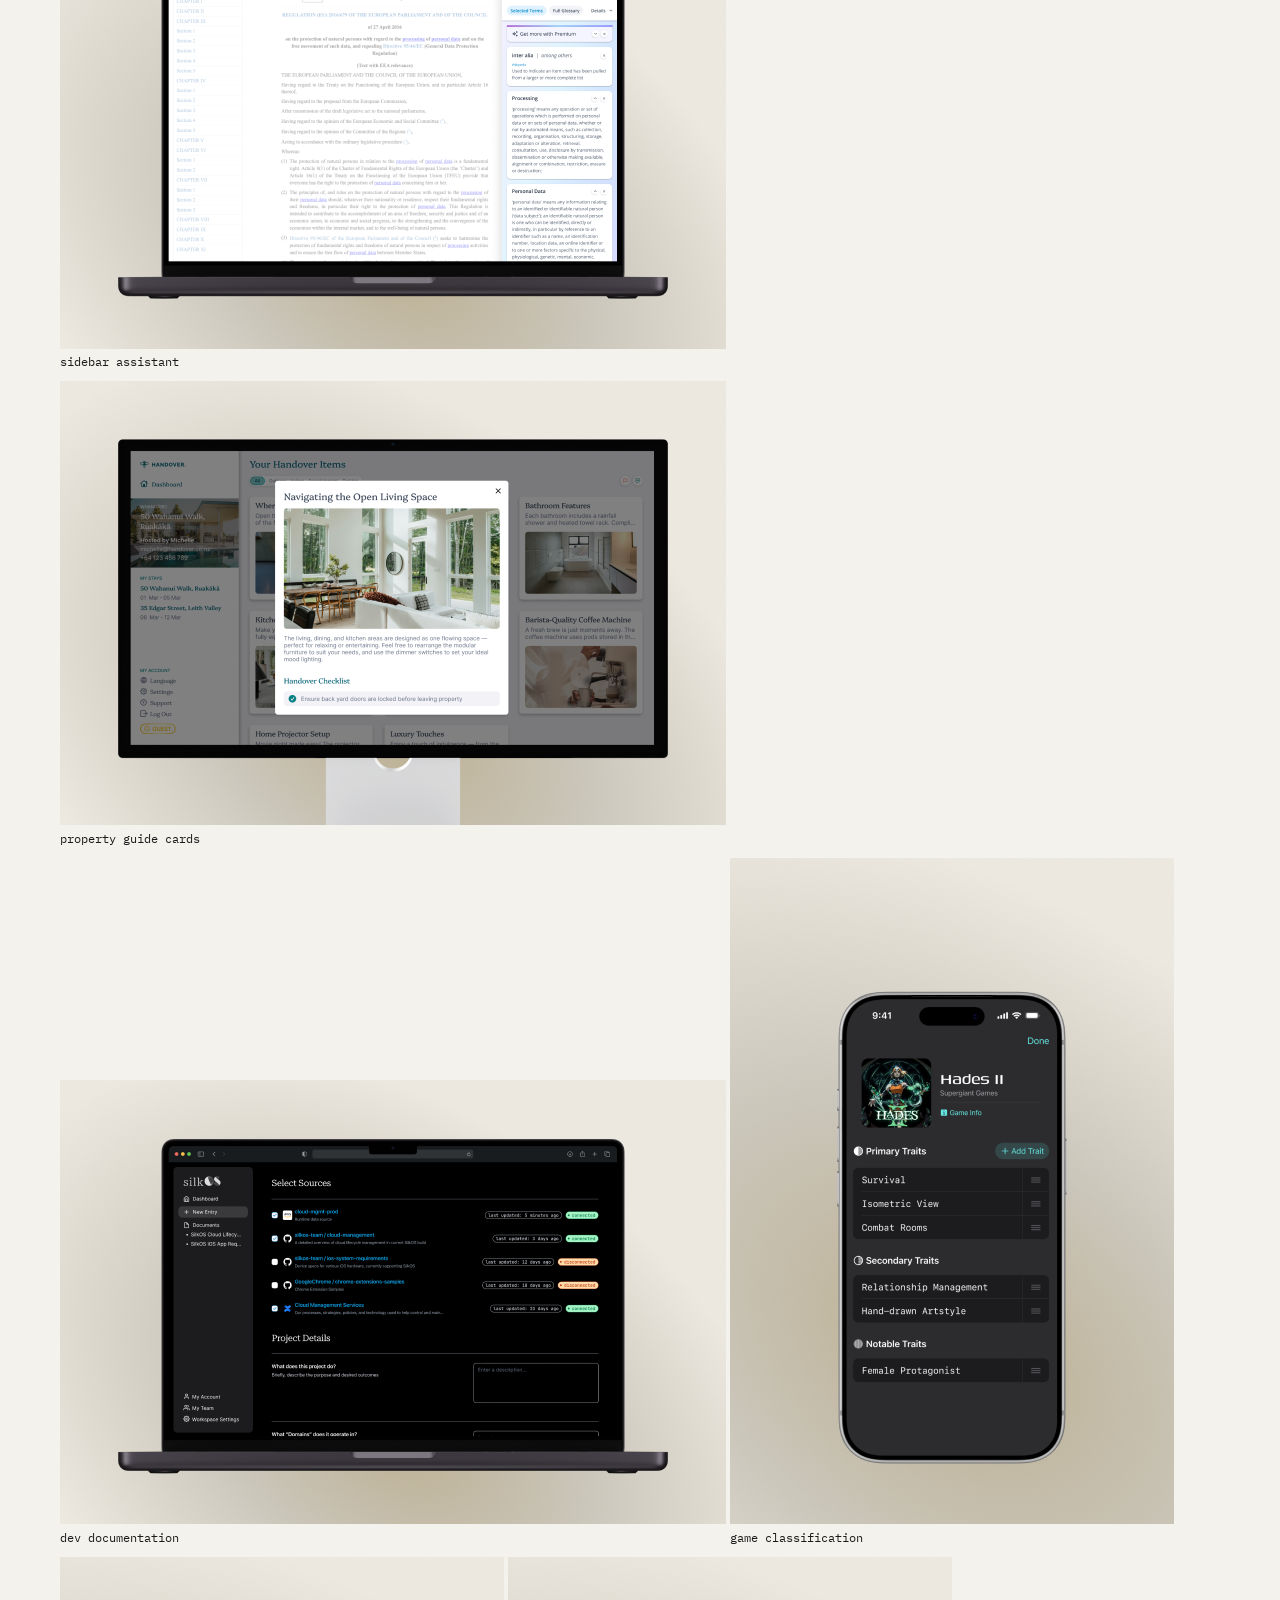
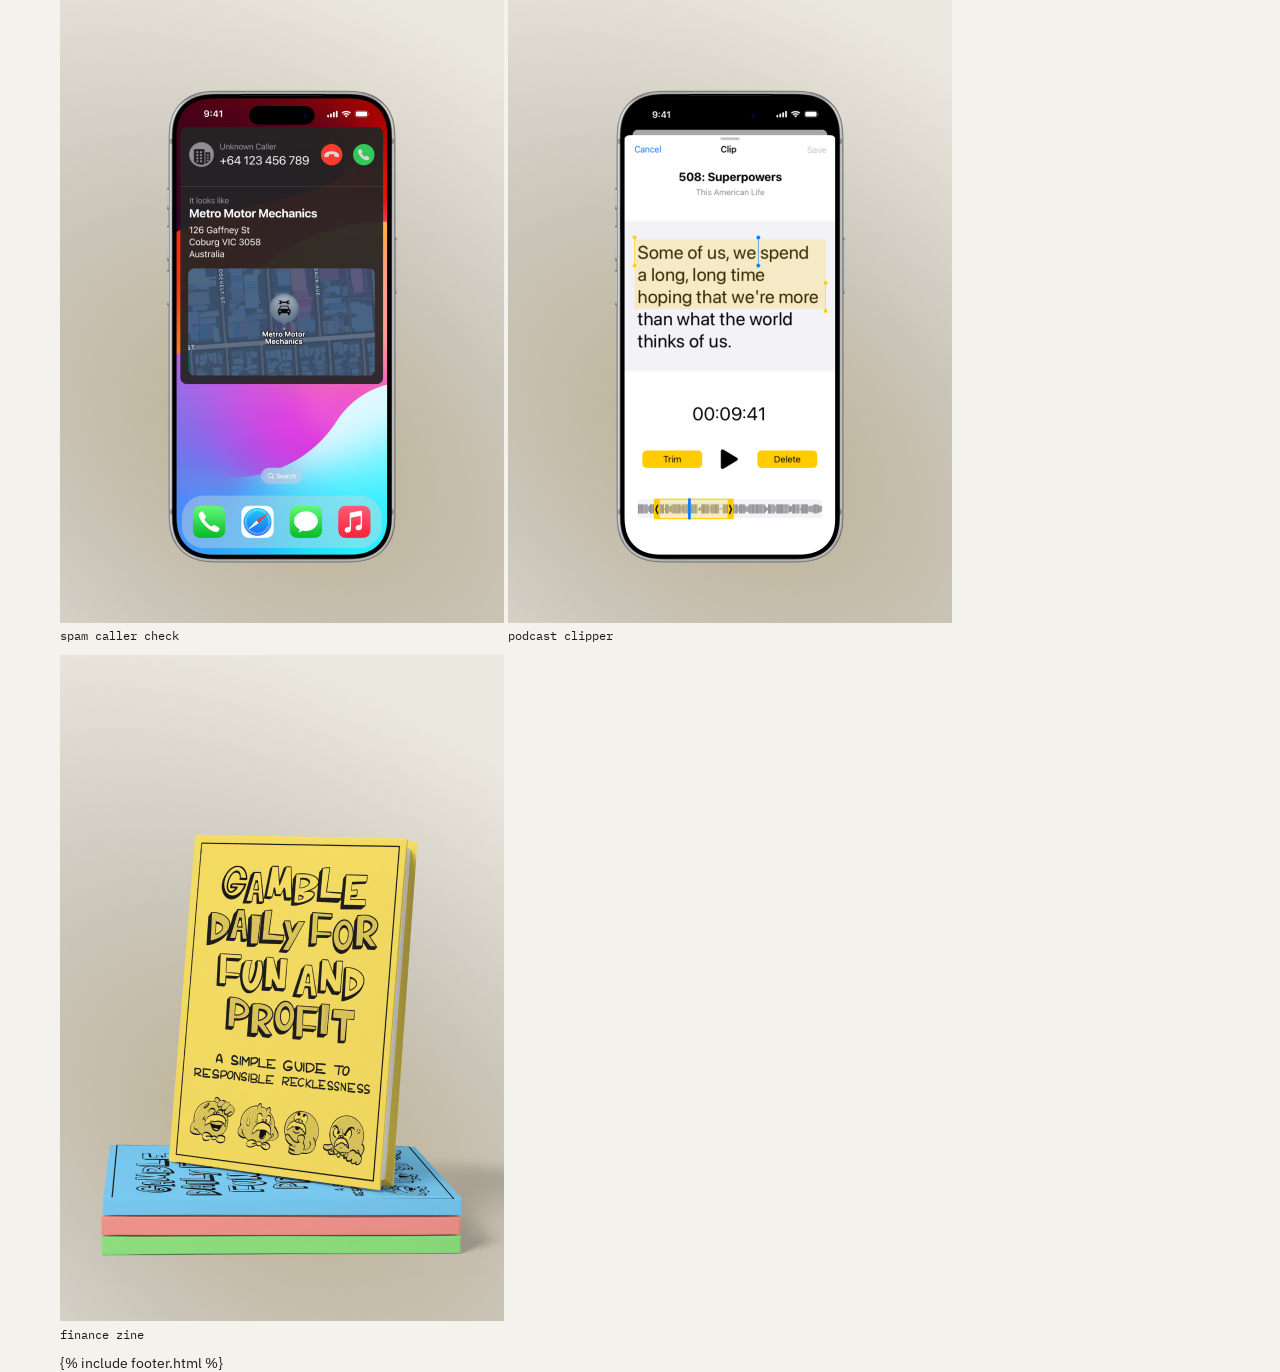
==== commit e300f4ee: "Refactor footer by including footer.html Replaced footer section with an include statement for foote" ====
--- a/index.html
+++ b/index.html
@@ -1,3 +1,5 @@
+---
+---
 <!DOCTYPE html>
 <html lang="en">
 <head>
@@ -165,37 +167,7 @@
 
 </main>
 
-<footer>
- <nav>
-    <a href="/about.html">About</a>
-    <a href="https://www.upwork.com/freelancers/~01f4d04436b46de41f?mp_source=share">Upwork</a>
-  </nav>
-
-<table class="footer-table">
-    <tbody>
-      <tr>
-        <td><a href="/module.html">Module</a></td>
-        <td>2024–2026</td>
-        <td>Product Designer</td>
-      </tr>
-      <tr>
-        <td><a href="/handover.html">Handover</a></td>
-        <td>2024–2025</td>
-        <td>Product Designer</td>
-      </tr>
-      <tr>
-        <td><a href="https://gosteward.com">Steward</a></td>
-        <td>2019–2023</td>
-        <td>Head of Product</td>
-      </tr>
-      <tr>
-        <td><a href="https://zyber.co.nz">Zyber</a></td>
-        <td>2012–2016</td>
-        <td>Digital Project Manager</td>
-      </tr>
-    </tbody>
-  </table>
-</footer>
+{% include footer.html %}
 
 <script>
   const caption = document.getElementById('header-caption');
--- a/style.css
+++ b/style.css
@@ -281,8 +281,8 @@
 }
 
 .about-image {
-  width: 111px;
-  height: 111px;
+  width: 585px;
+  height: 666px;
   overflow: hidden;
   background: #dddad3;
 }
